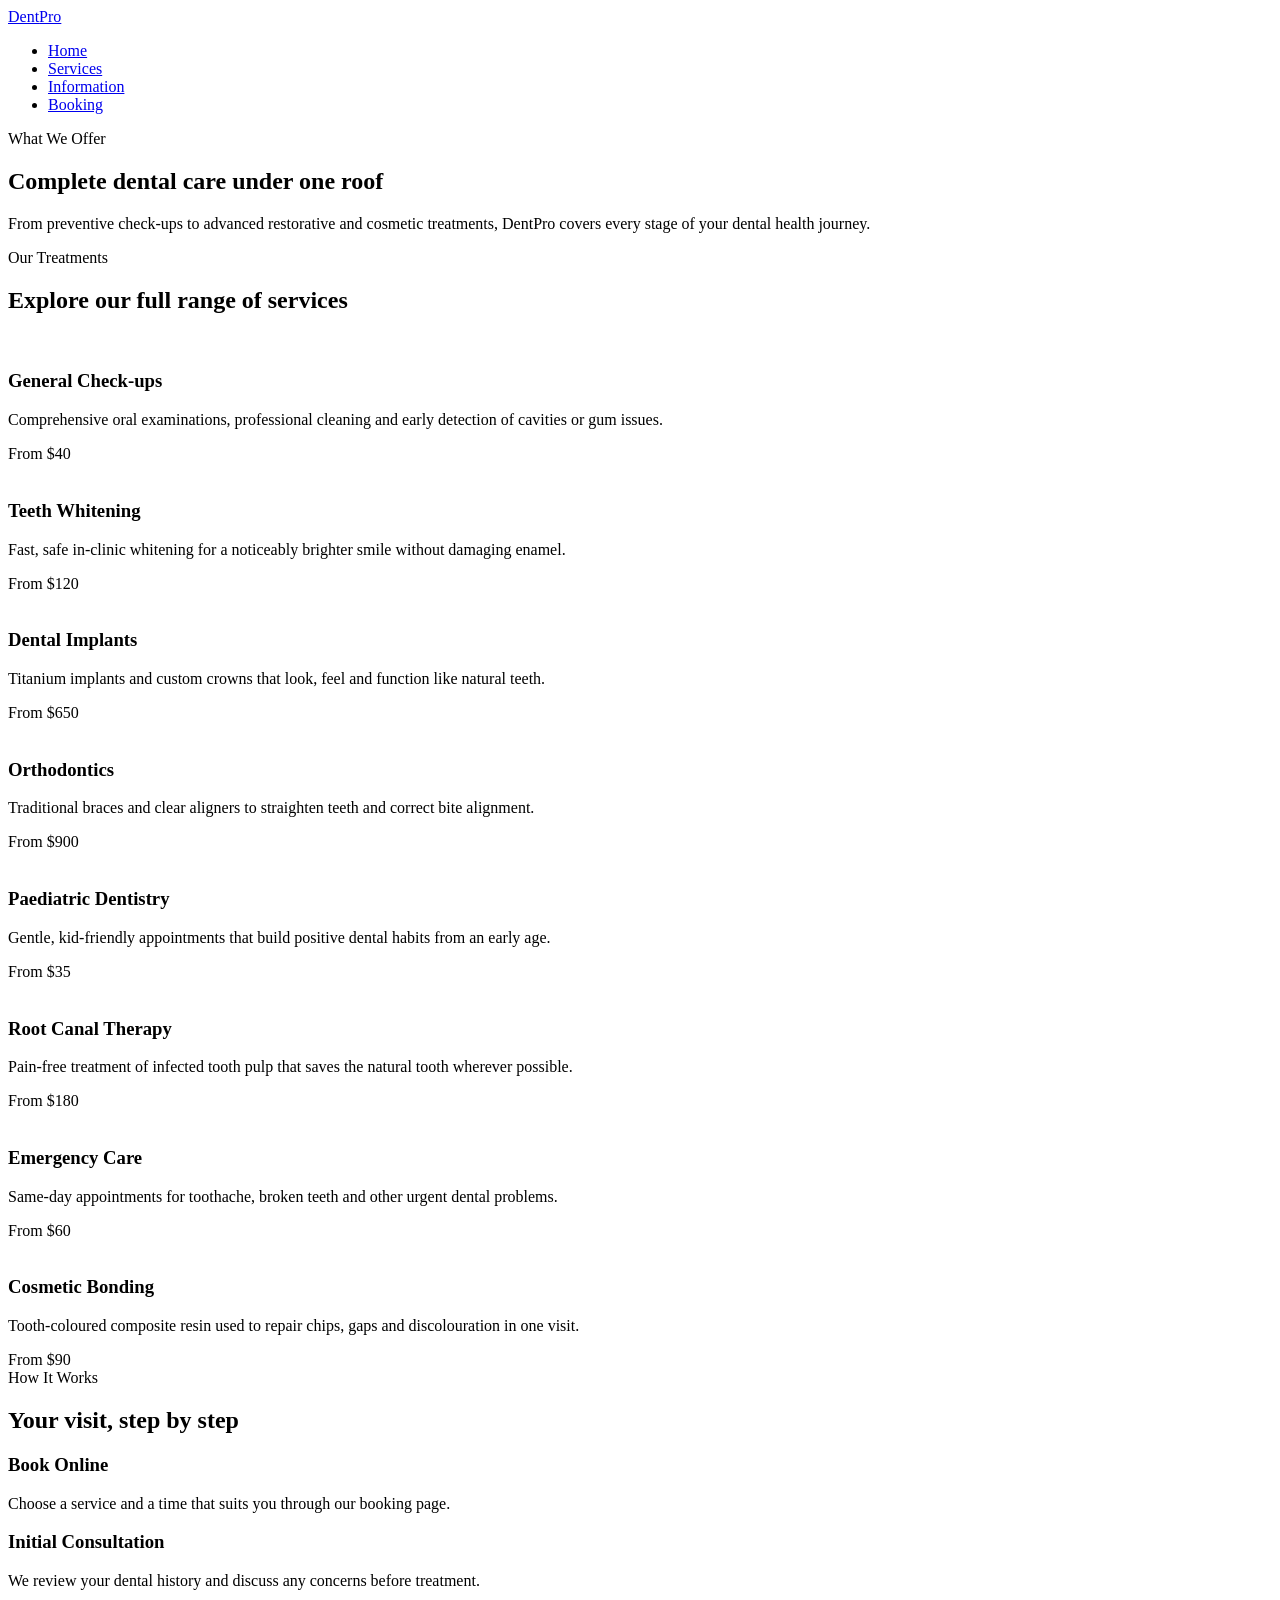
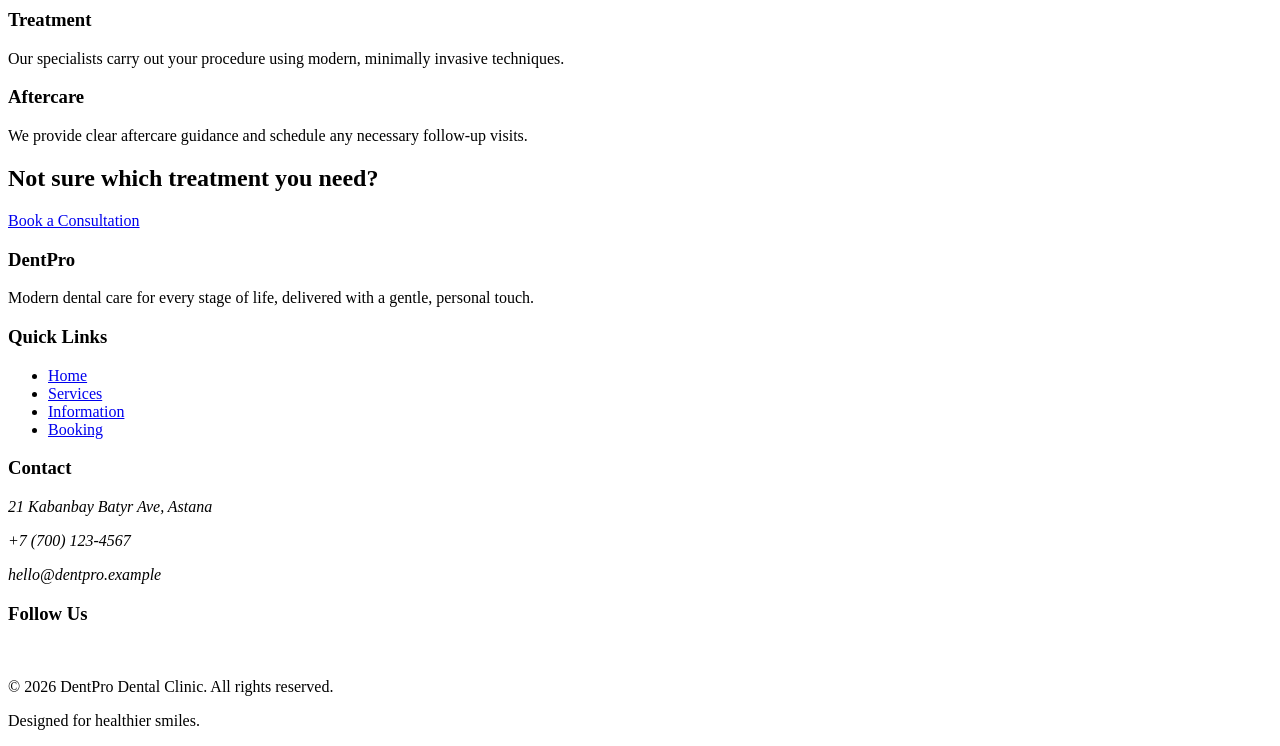
==== services.html @ 424e2d6b "Add files via upload" ====
<!DOCTYPE html>
<html lang="en">
<head>
<meta charset="UTF-8">
<meta name="viewport" content="width=device-width, initial-scale=1.0">
<title>Our Services | DentPro Dental Clinic</title>
<meta name="description" content="Explore DentPro's full range of dental services, from check-ups to cosmetic and emergency care.">
<link rel="preconnect" href="https://fonts.googleapis.com">
<link href="https://fonts.googleapis.com/css2?family=Inter:wght@400;500;600;700&family=Poppins:wght@600;700&display=swap" rel="stylesheet">
<link rel="stylesheet" href="css/style.css">
<link rel="stylesheet" href="css/responsive.css">
</head>
<body>

<!-- Site Header / Navigation -->
<header class="site-header">
  <div class="container header-inner">
    <a href="index.html" class="logo">Dent<span>Pro</span></a>
    <nav class="main-nav" aria-label="Primary navigation">
      <ul>
        <li><a href="index.html">Home</a></li>
        <li><a href="services.html" aria-current="page">Services</a></li>
        <li><a href="about.html">Information</a></li>
        <li><a href="contact.html">Booking</a></li>
      </ul>
    </nav>
  </div>
</header>

<main>

  <!-- Page Banner -->
  <section class="page-banner">
    <div class="container">
      <span class="eyebrow">What We Offer</span>
      <h1>Complete dental care under one roof</h1>
      <p>From preventive check-ups to advanced restorative and cosmetic treatments, DentPro covers every stage of your dental health journey.</p>
    </div>
  </section>

  <!-- Services Gallery (Grid, 8 items) -->
  <section class="section">
      <div class="container">
          <div class="section-head">
              <span class="eyebrow">Our Treatments</span>
              <h2>Explore our full range of services</h2>
          </div>
          <div class="services-gallery">
              <article class="service-card">
                  <img src="images/icon-tooth.svg" alt="" aria-hidden="true">
                  <h3>General Check-ups</h3>
                  <p>Comprehensive oral examinations, professional cleaning and early detection of cavities or gum issues.</p>
                  <span class="service-price">From $40</span>
              </article>
              <article class="service-card">
                  <img src="images/icon-smile.svg" alt="" aria-hidden="true">
                  <h3>Teeth Whitening</h3>
                  <p>Fast, safe in-clinic whitening for a noticeably brighter smile without damaging enamel.</p>
                  <span class="service-price">From $120</span>
              </article>
              <article class="service-card">
                  <img src="images/icon-shield.svg" alt="" aria-hidden="true">
                  <h3>Dental Implants</h3>
                  <p>Titanium implants and custom crowns that look, feel and function like natural teeth.</p>
                  <span class="service-price">From $650</span>
              </article>
              <article class="service-card">
                  <img src="images/icon-calendar.svg" alt="" aria-hidden="true">
                  <h3>Orthodontics</h3>
                  <p>Traditional braces and clear aligners to straighten teeth and correct bite alignment.</p>
                  <span class="service-price">From $900</span>
              </article>
              <article class="service-card">
                  <img src="images/icon-team.svg" alt="" aria-hidden="true">
                  <h3>Paediatric Dentistry</h3>
                  <p>Gentle, kid-friendly appointments that build positive dental habits from an early age.</p>
                  <span class="service-price">From $35</span>
              </article>
              <article class="service-card">
                  <img src="images/icon-clock.svg" alt="" aria-hidden="true">
                  <h3>Root Canal Therapy</h3>
                  <p>Pain-free treatment of infected tooth pulp that saves the natural tooth wherever possible.</p>
                  <span class="service-price">From $180</span>
              </article>
              <article class="service-card">
                  <img src="images/icon-phone.svg" alt="" aria-hidden="true">
                  <h3>Emergency Care</h3>
                  <p>Same-day appointments for toothache, broken teeth and other urgent dental problems.</p>
                  <span class="service-price">From $60</span>
              </article>
              <article class="service-card">
                  <img src="images/icon-location.svg" alt="" aria-hidden="true">
                  <h3>Cosmetic Bonding</h3>
                  <p>Tooth-coloured composite resin used to repair chips, gaps and discolouration in one visit.</p>
                  <span class="service-price">From $90</span>
              </article>
          </div>
      </div>
  </section>

  <!-- Process (Grid) -->
  <section class="section section-alt">
      <div class="container">
          <div class="section-head">
              <span class="eyebrow">How It Works</span>
              <h2>Your visit, step by step</h2>
          </div>
          <div class="process-grid">
              <div class="process-step">
                  <h3>Book Online</h3>
                  <p>Choose a service and a time that suits you through our booking page.</p>
              </div>
              <div class="process-step">
                  <h3>Initial Consultation</h3>
                  <p>We review your dental history and discuss any concerns before treatment.</p>
              </div>
              <div class="process-step">
                  <h3>Treatment</h3>
                  <p>Our specialists carry out your procedure using modern, minimally invasive techniques.</p>
              </div>
              <div class="process-step">
                  <h3>Aftercare</h3>
                  <p>We provide clear aftercare guidance and schedule any necessary follow-up visits.</p>
              </div>
          </div>
      </div>
  </section>

  <!-- CTA Banner -->
  <section class="section">
    <div class="container">
      <div class="cta-banner">
        <h2>Not sure which treatment you need?</h2>
        <a href="contact.html" class="btn btn-secondary">Book a Consultation</a>
      </div>
    </div>
  </section>

</main>

<!-- Site Footer -->
<footer class="site-footer">
  <div class="container footer-grid">
    <div class="footer-col">
      <h3>DentPro</h3>
      <p>Modern dental care for every stage of life, delivered with a gentle, personal touch.</p>
    </div>
    <div class="footer-col">
      <h3>Quick Links</h3>
      <ul>
        <li><a href="index.html">Home</a></li>
        <li><a href="services.html">Services</a></li>
        <li><a href="about.html">Information</a></li>
        <li><a href="contact.html">Booking</a></li>
      </ul>
    </div>
    <div class="footer-col">
      <h3>Contact</h3>
      <address>
        <p>21 Kabanbay Batyr Ave, Astana</p>
        <p>+7 (700) 123-4567</p>
        <p>hello@dentpro.example</p>
      </address>
    </div>
    <div class="footer-col">
      <h3>Follow Us</h3>
      <div class="social-row">
          <a href="#" aria-label="DentPro on Facebook"><img src="images/icon-facebook.svg" alt=""></a>
          <a href="#" aria-label="DentPro on Instagram"><img src="images/icon-instagram.svg" alt=""></a>
          <a href="#" aria-label="DentPro on LinkedIn"><img src="images/icon-linkedin.svg" alt=""></a>
      </div>
  </div>
  <div class="footer-bottom">
    <p>&copy; 2026 DentPro Dental Clinic. All rights reserved.</p>
    <p>Designed for healthier smiles.</p>
  </div>
</footer>

</body>
</html>
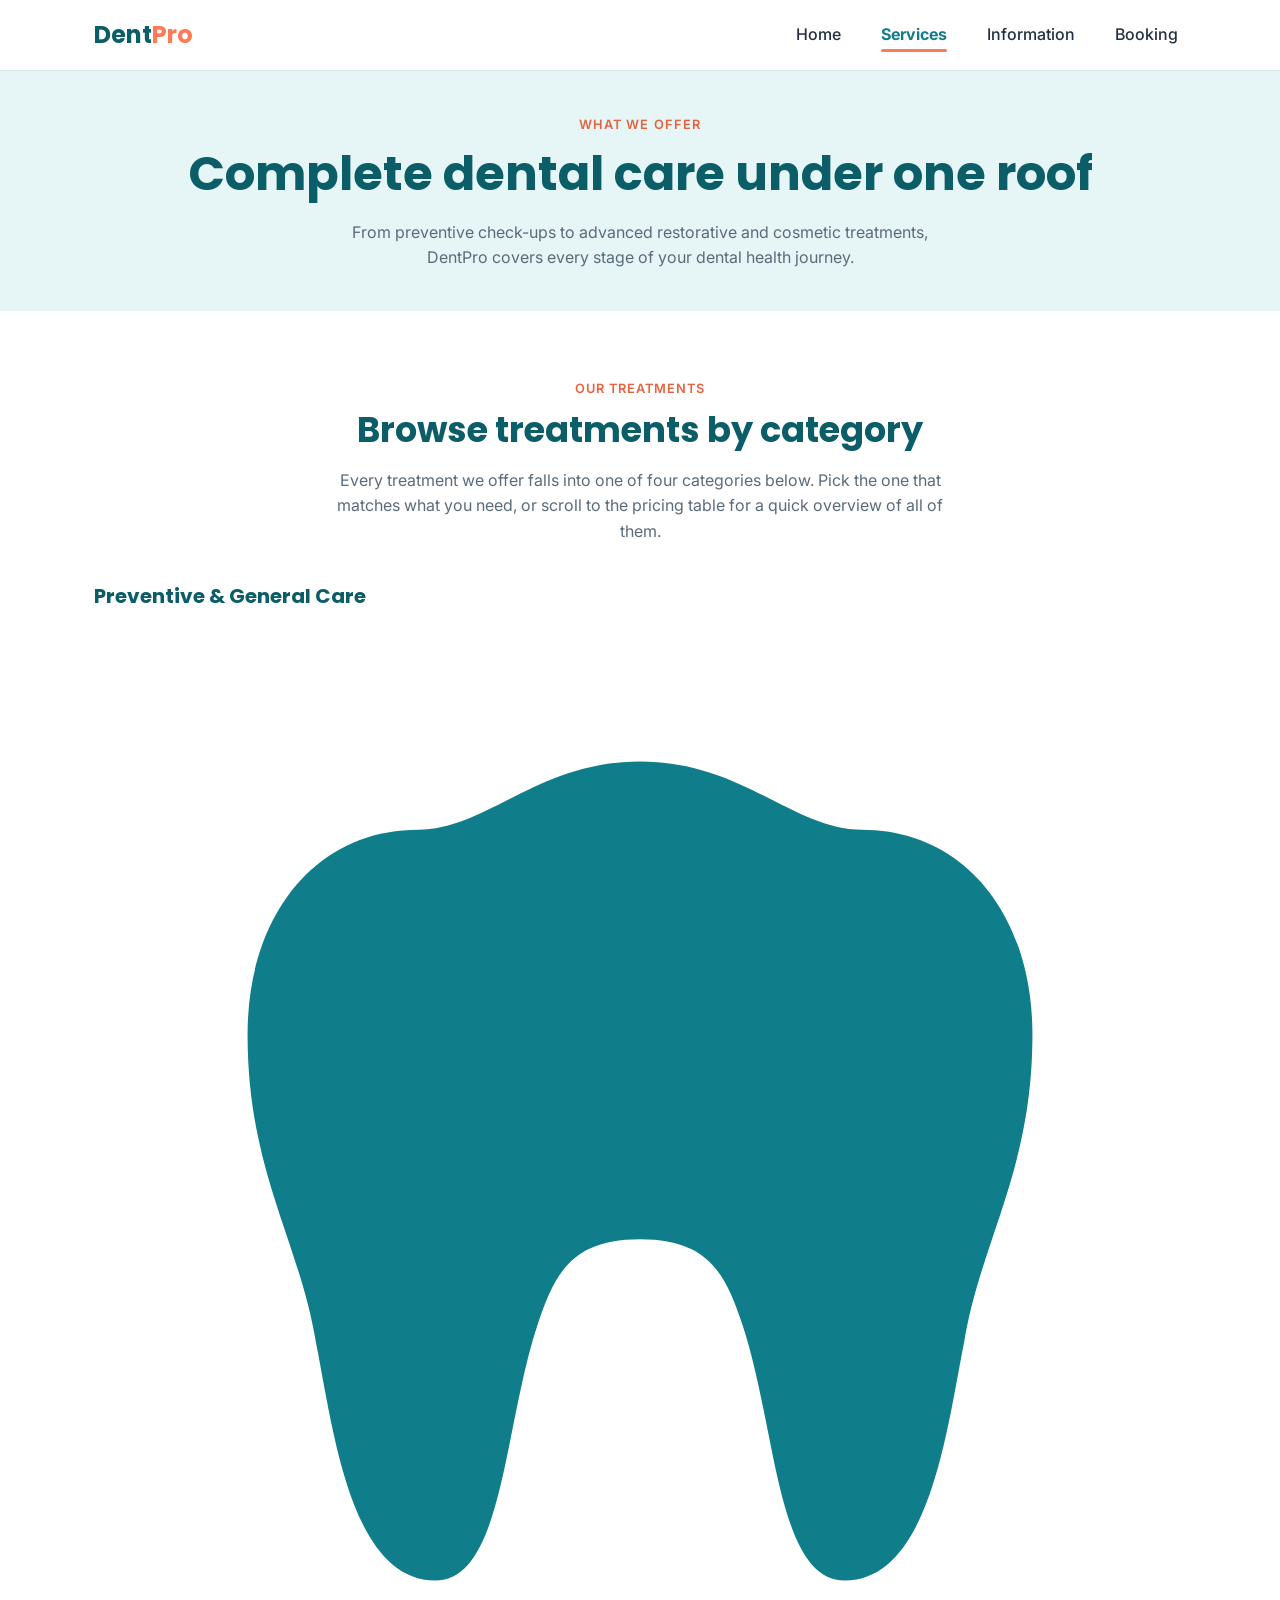
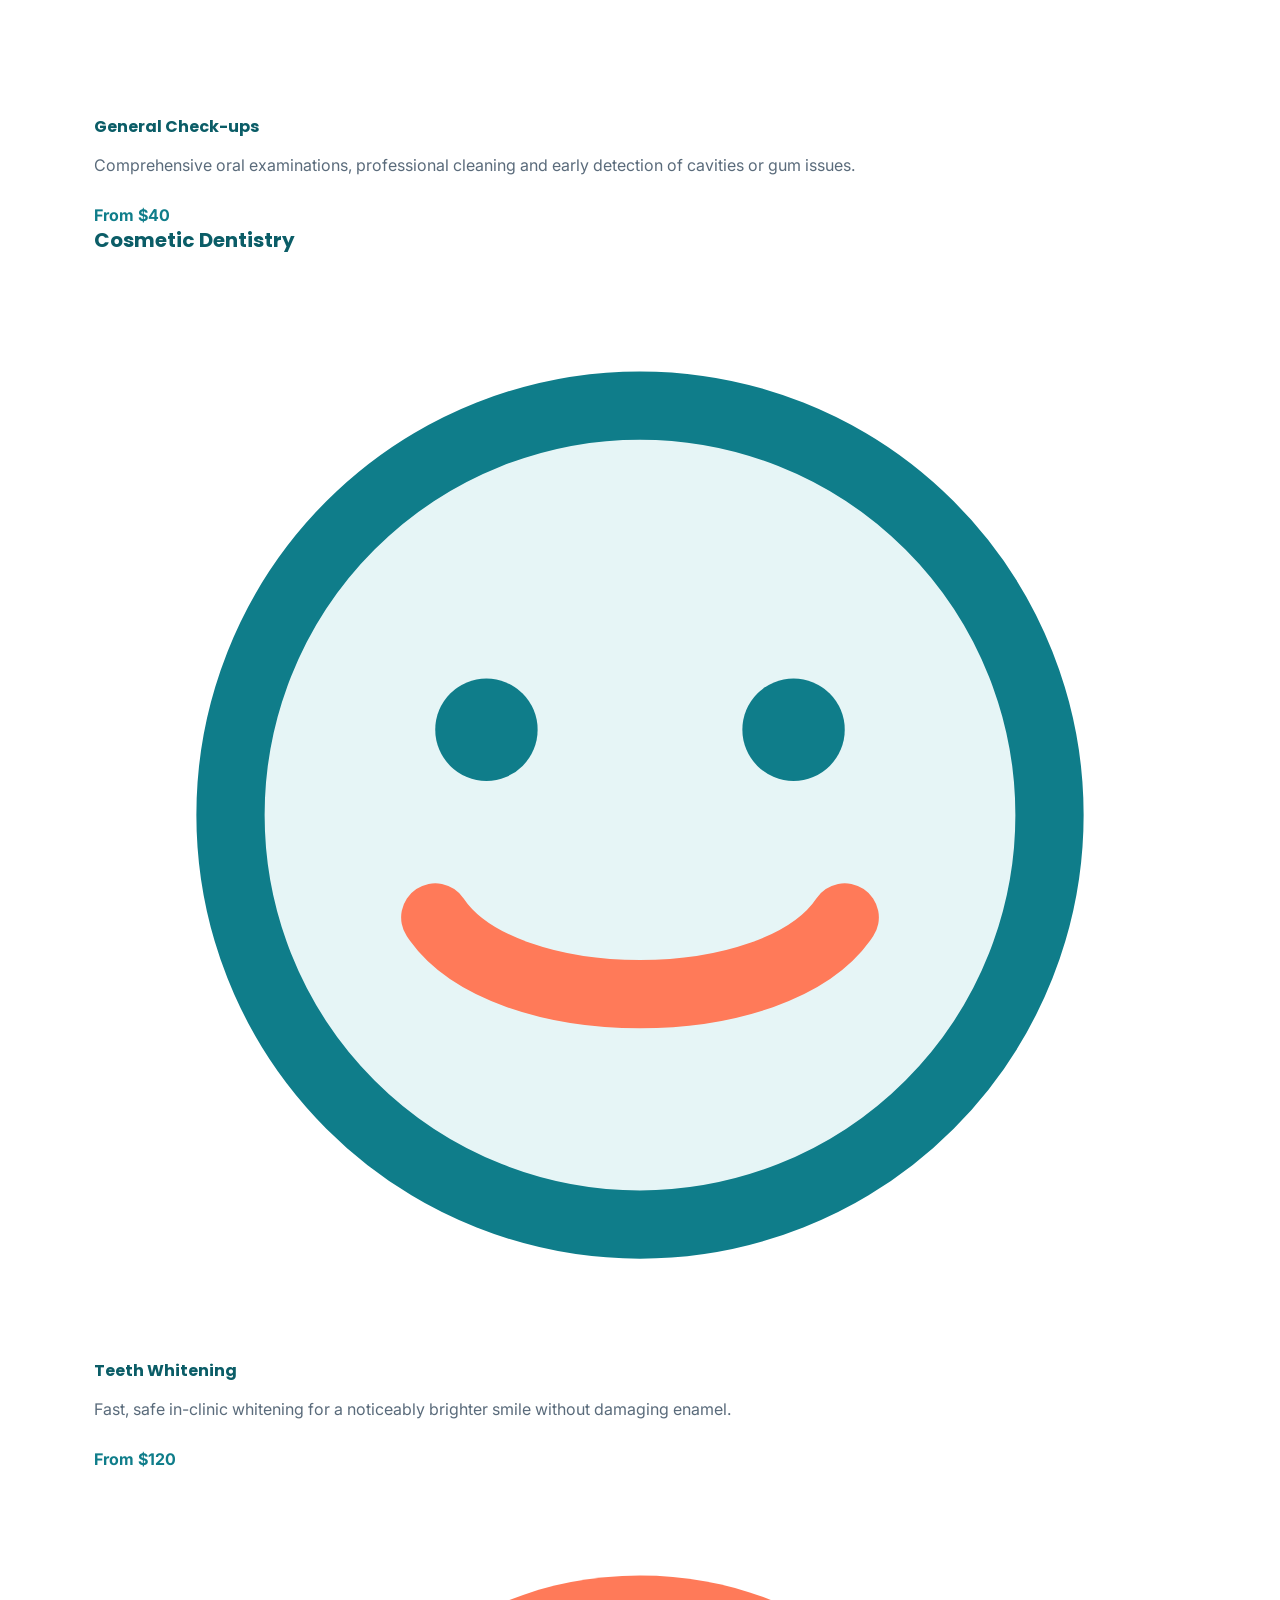
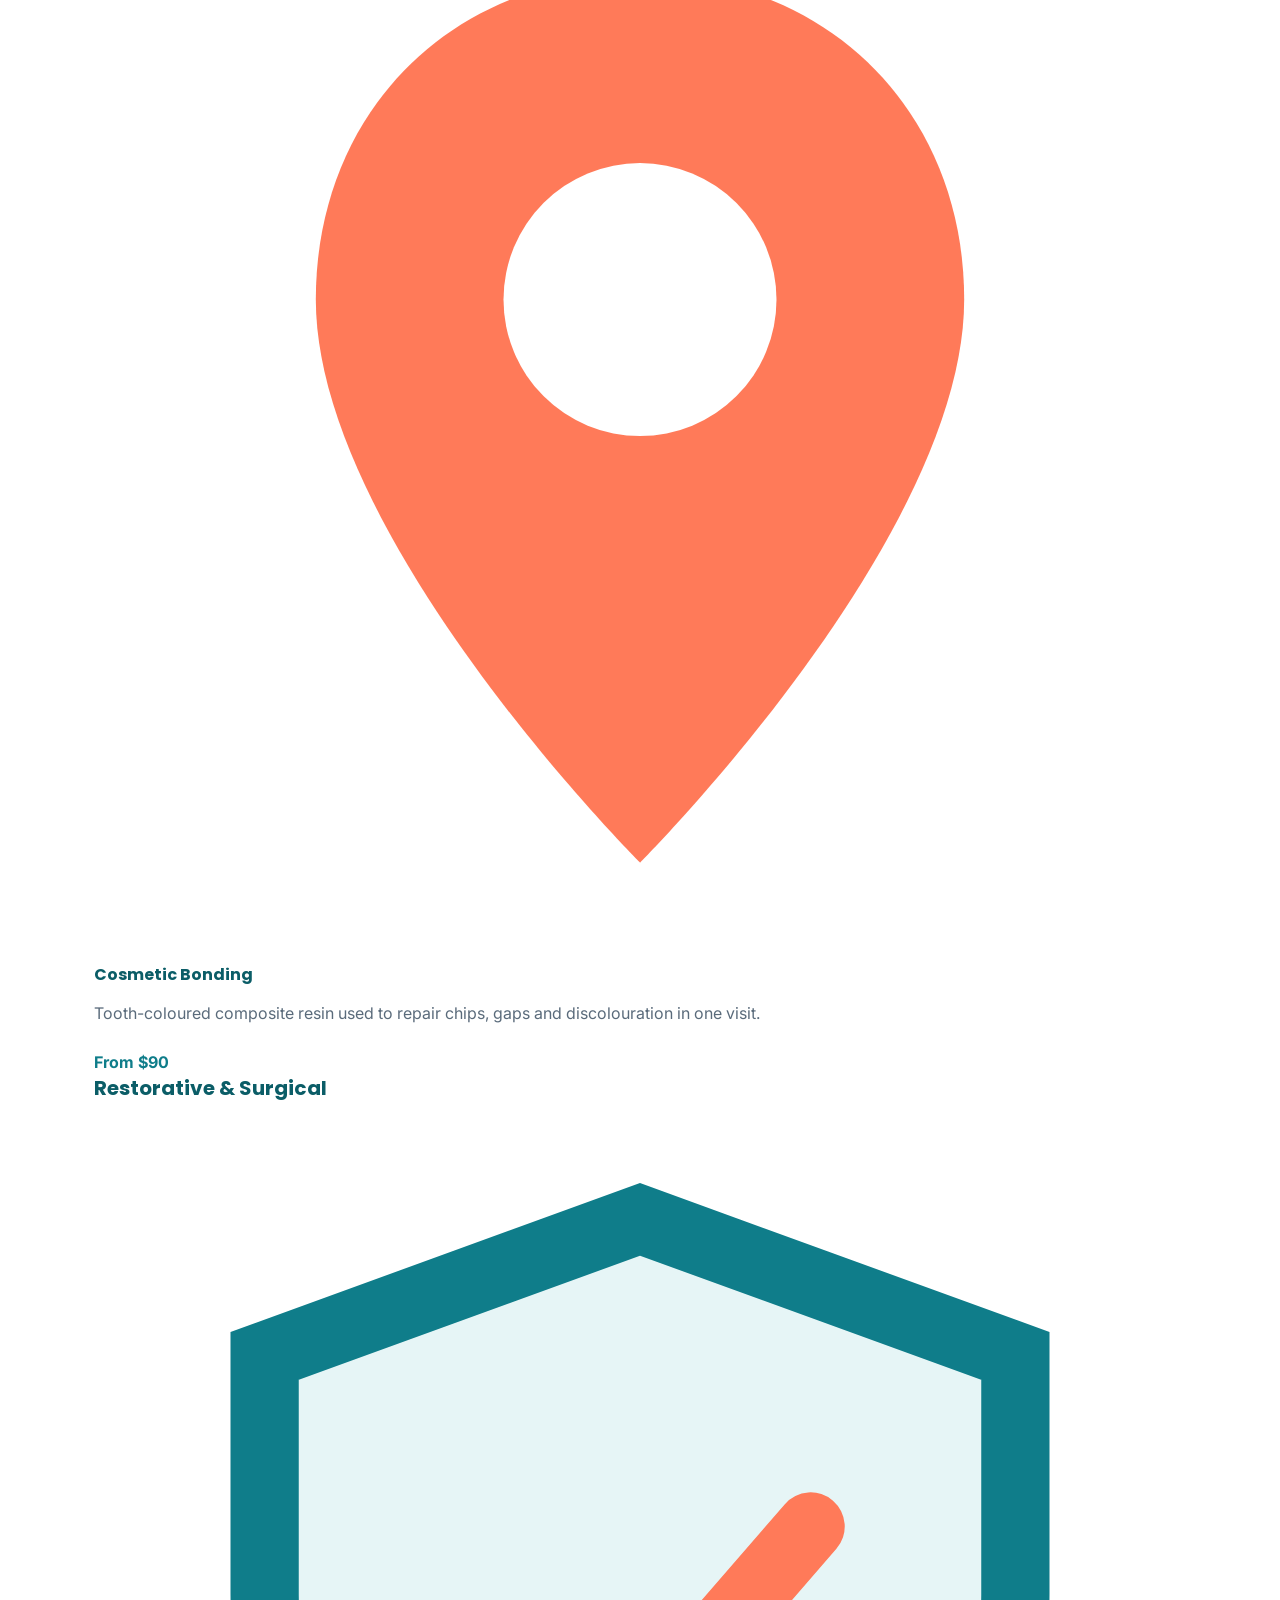
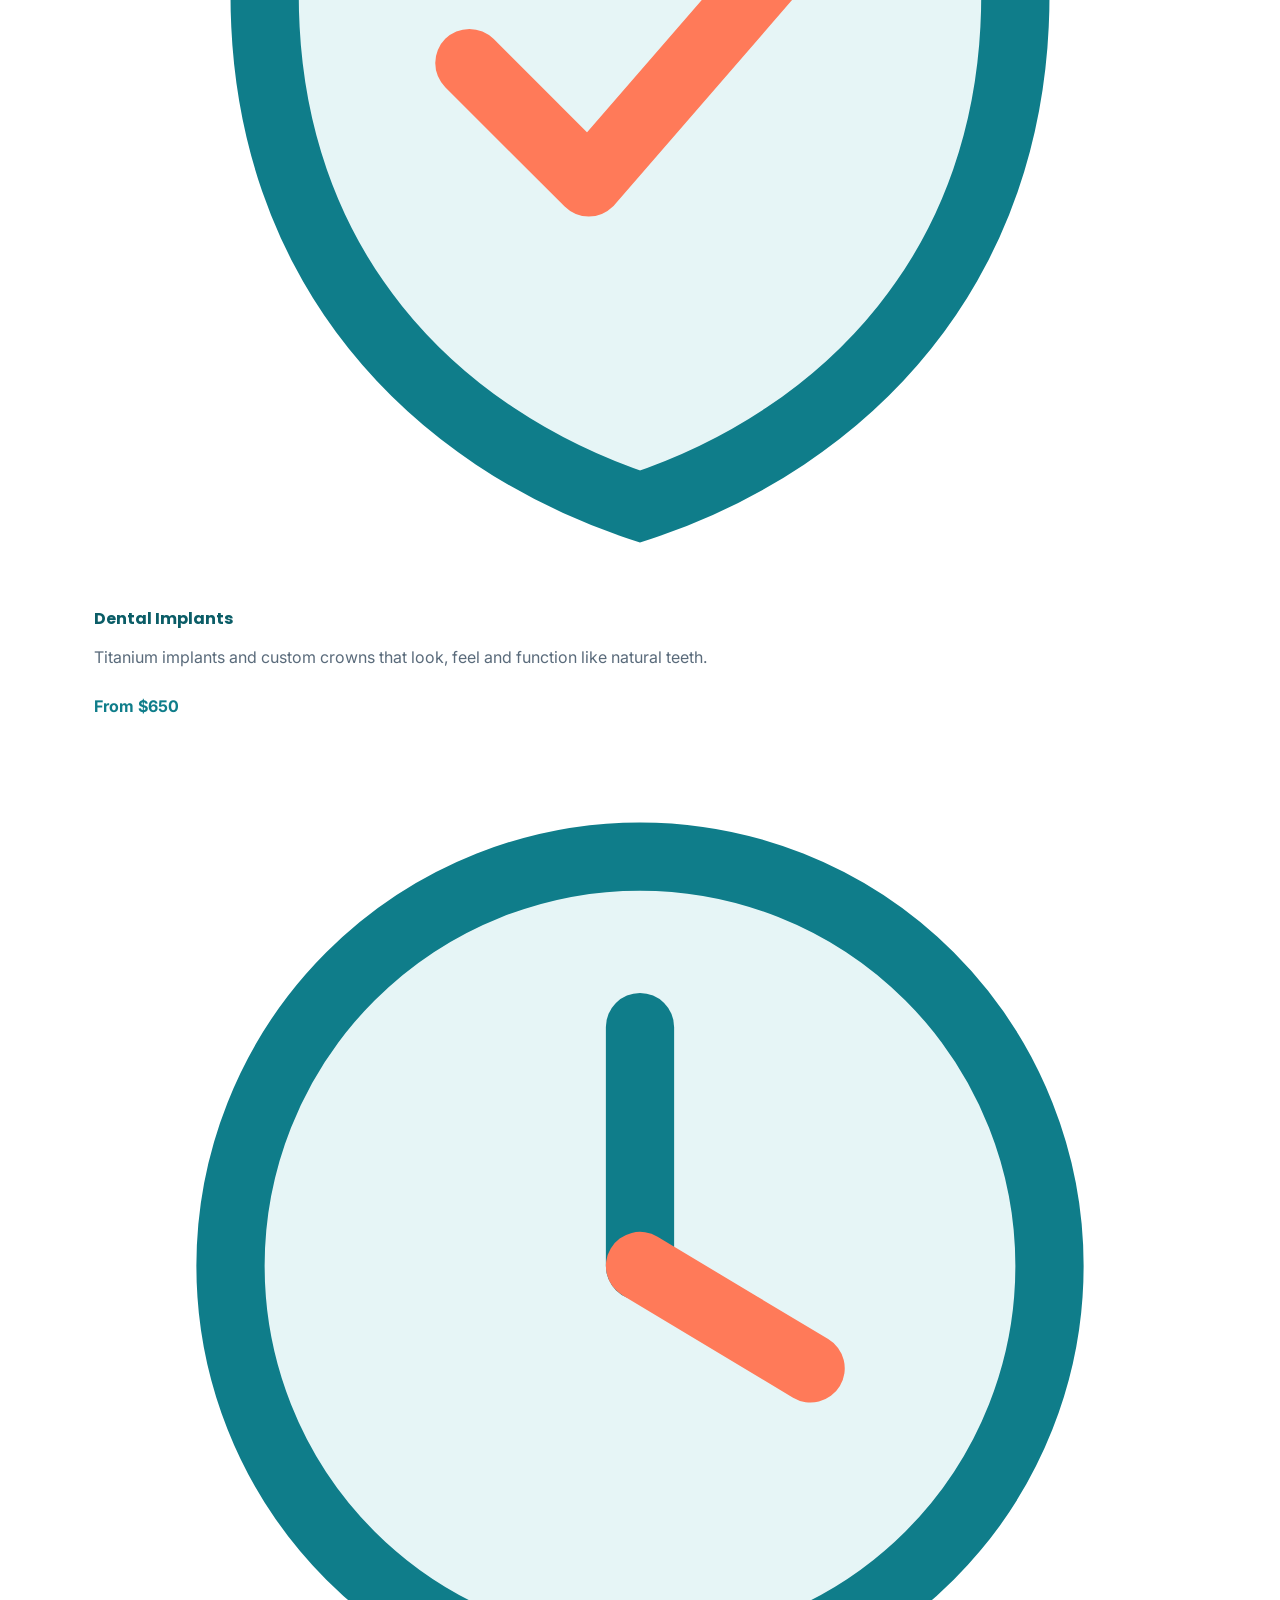
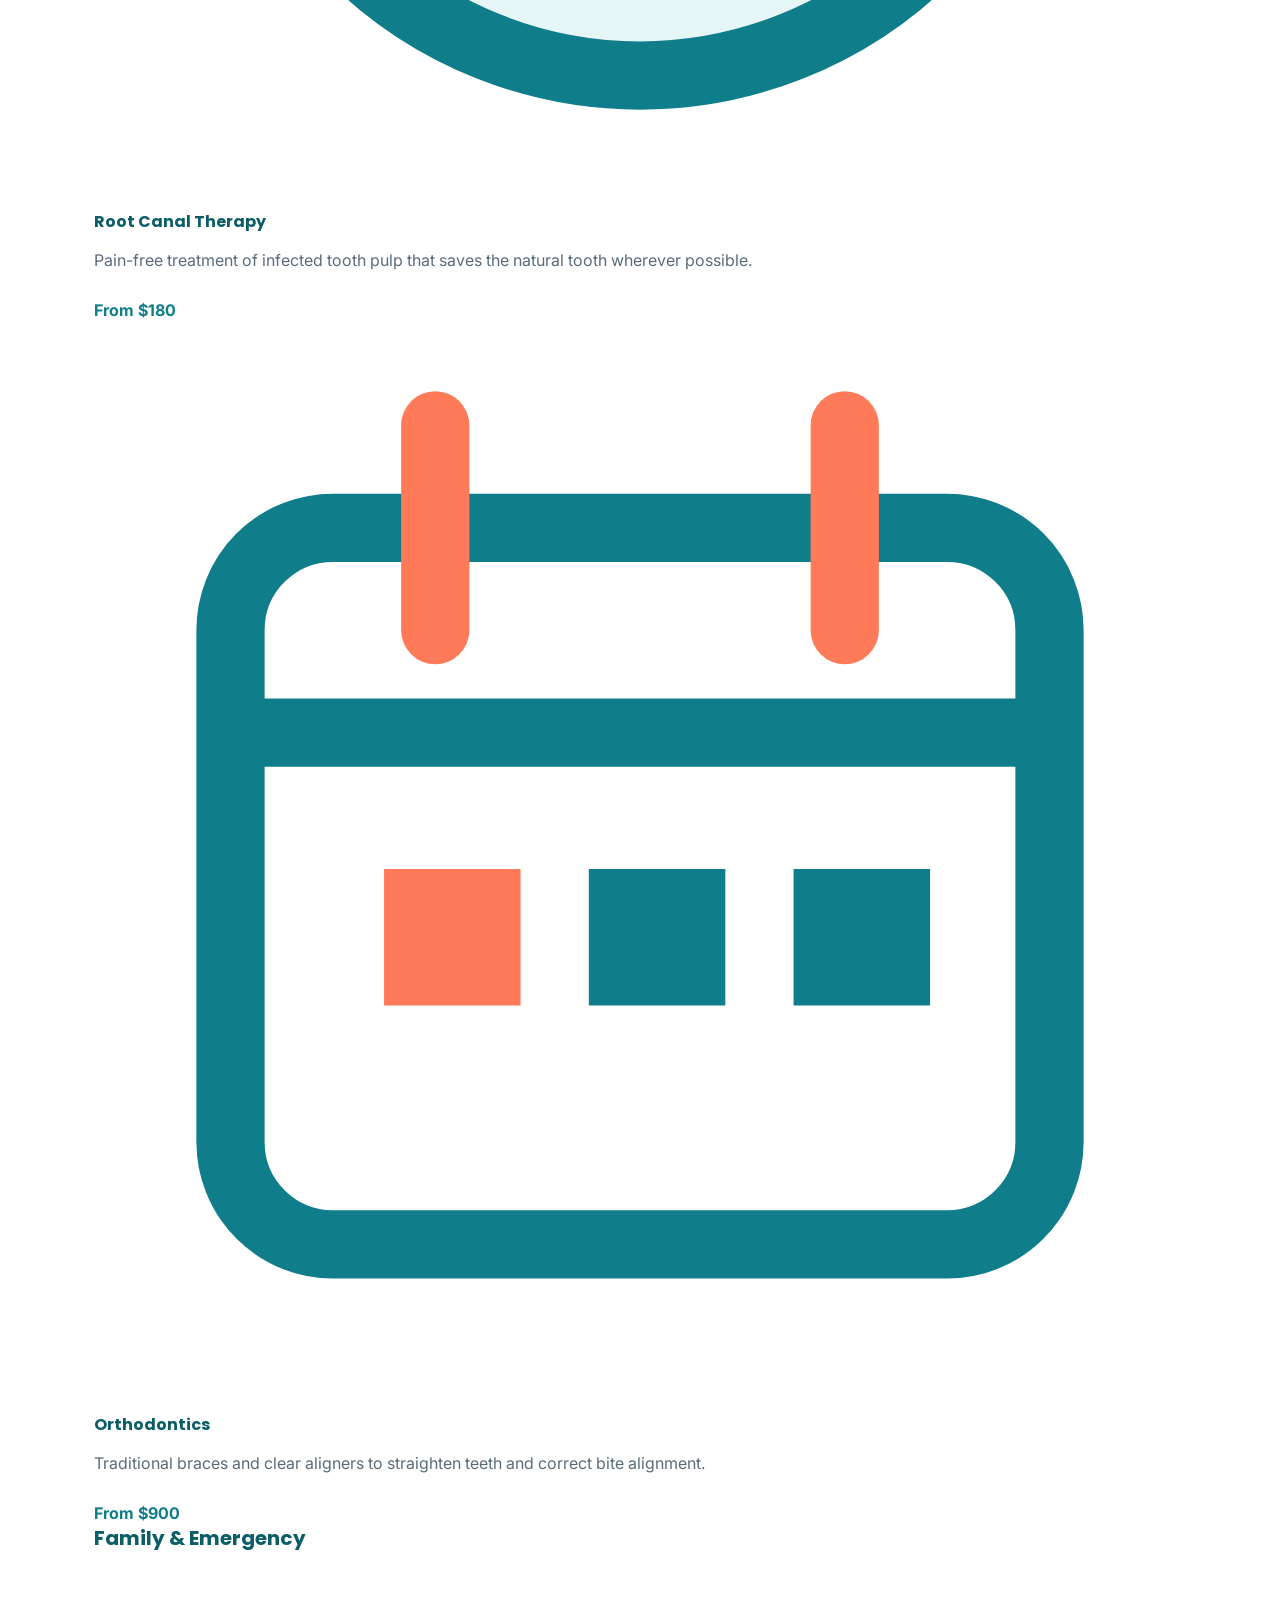
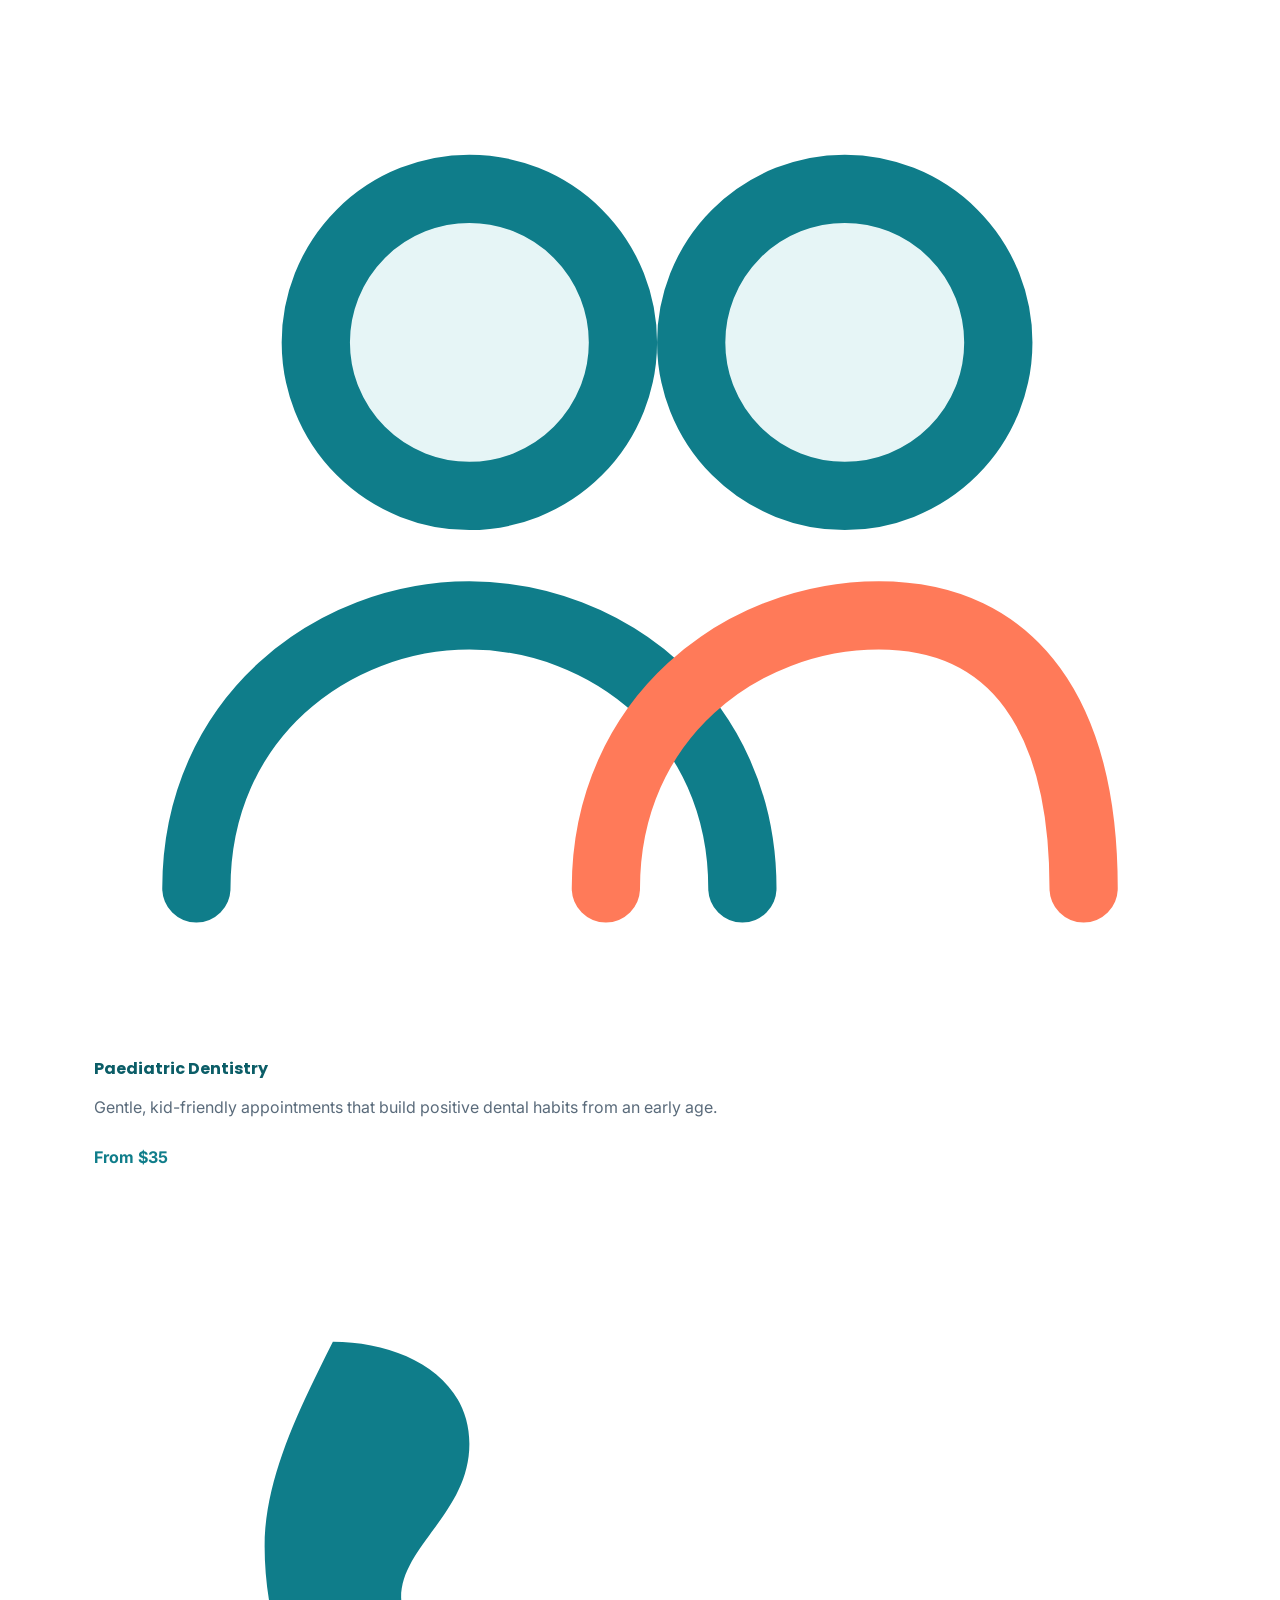
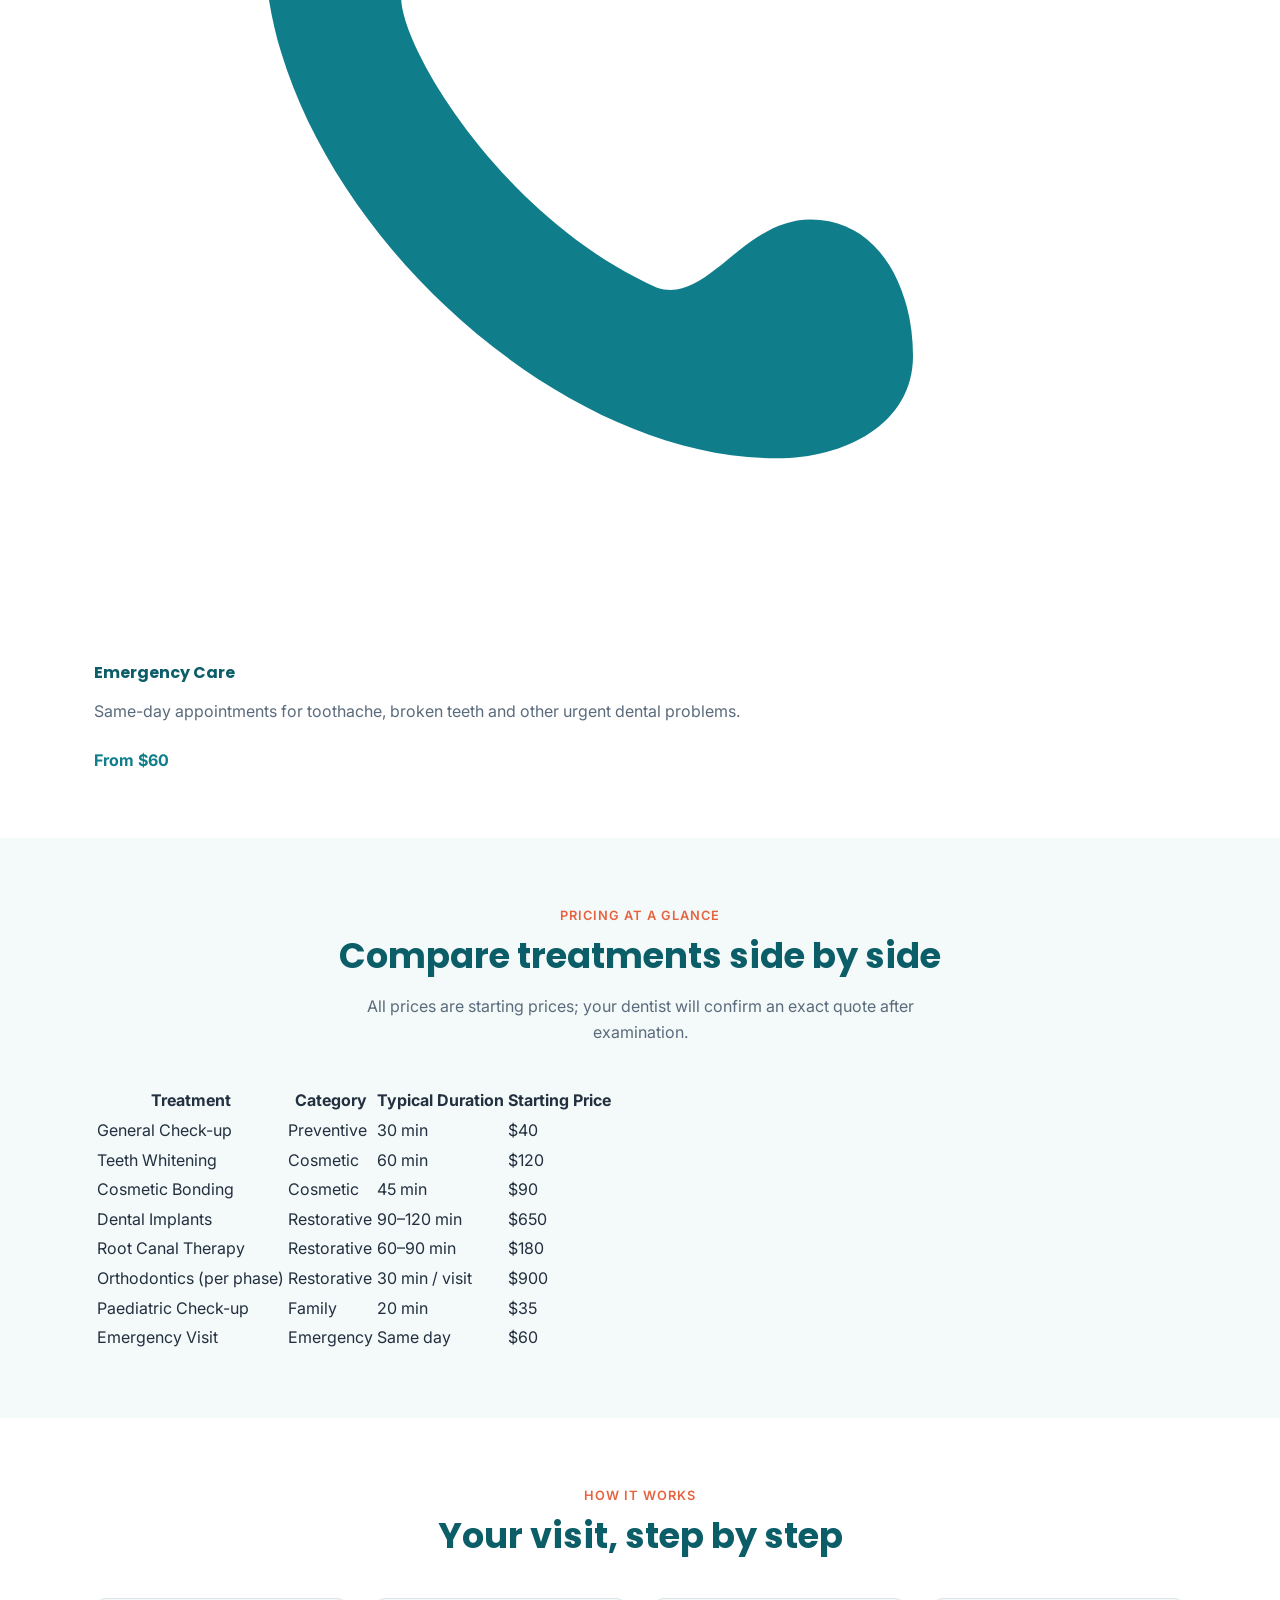
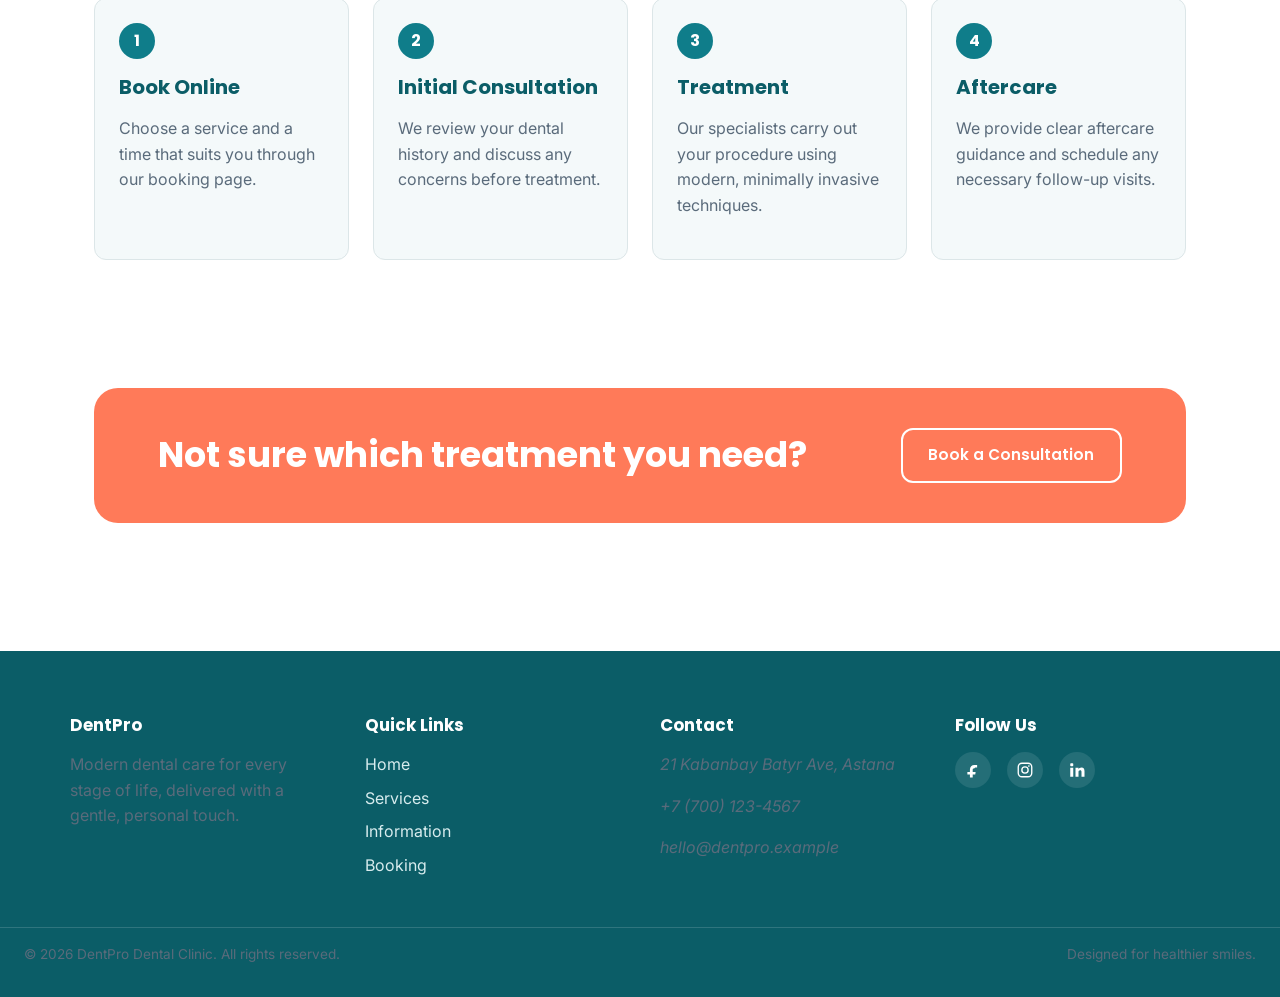
==== commit e90ffa4b: "Refactor services.html for improved structure" ====
--- a/services.html
+++ b/services.html
@@ -1,180 +1,254 @@
 <!DOCTYPE html>
 <html lang="en">
 <head>
-<meta charset="UTF-8">
-<meta name="viewport" content="width=device-width, initial-scale=1.0">
-<title>Our Services | DentPro Dental Clinic</title>
-<meta name="description" content="Explore DentPro's full range of dental services, from check-ups to cosmetic and emergency care.">
-<link rel="preconnect" href="https://fonts.googleapis.com">
-<link href="https://fonts.googleapis.com/css2?family=Inter:wght@400;500;600;700&family=Poppins:wght@600;700&display=swap" rel="stylesheet">
-<link rel="stylesheet" href="css/style.css">
-<link rel="stylesheet" href="css/responsive.css">
+    <meta charset="UTF-8">
+    <meta name="viewport" content="width=device-width, initial-scale=1.0">
+    <title>Our Services | DentPro Dental Clinic</title>
+    <meta name="description" content="Explore DentPro's full range of dental services, from check-ups to cosmetic and emergency care.">
+    <link rel="preconnect" href="https://fonts.googleapis.com">
+    <link href="https://fonts.googleapis.com/css2?family=Inter:wght@400;500;600;700&family=Poppins:wght@600;700&display=swap" rel="stylesheet">
+    <link rel="stylesheet" href="css/style.css">
+    <link rel="stylesheet" href="css/responsive.css">
 </head>
 <body>
 
-<!-- Site Header / Navigation -->
-<header class="site-header">
-  <div class="container header-inner">
-    <a href="index.html" class="logo">Dent<span>Pro</span></a>
-    <nav class="main-nav" aria-label="Primary navigation">
-      <ul>
-        <li><a href="index.html">Home</a></li>
-        <li><a href="services.html" aria-current="page">Services</a></li>
-        <li><a href="about.html">Information</a></li>
-        <li><a href="contact.html">Booking</a></li>
-      </ul>
-    </nav>
-  </div>
-</header>
-
-<main>
-
-  <!-- Page Banner -->
-  <section class="page-banner">
-    <div class="container">
-      <span class="eyebrow">What We Offer</span>
-      <h1>Complete dental care under one roof</h1>
-      <p>From preventive check-ups to advanced restorative and cosmetic treatments, DentPro covers every stage of your dental health journey.</p>
-    </div>
-  </section>
-
-  <!-- Services Gallery (Grid, 8 items) -->
-  <section class="section">
-      <div class="container">
-          <div class="section-head">
-              <span class="eyebrow">Our Treatments</span>
-              <h2>Explore our full range of services</h2>
-          </div>
-          <div class="services-gallery">
-              <article class="service-card">
-                  <img src="images/icon-tooth.svg" alt="" aria-hidden="true">
-                  <h3>General Check-ups</h3>
-                  <p>Comprehensive oral examinations, professional cleaning and early detection of cavities or gum issues.</p>
-                  <span class="service-price">From $40</span>
-              </article>
-              <article class="service-card">
-                  <img src="images/icon-smile.svg" alt="" aria-hidden="true">
-                  <h3>Teeth Whitening</h3>
-                  <p>Fast, safe in-clinic whitening for a noticeably brighter smile without damaging enamel.</p>
-                  <span class="service-price">From $120</span>
-              </article>
-              <article class="service-card">
-                  <img src="images/icon-shield.svg" alt="" aria-hidden="true">
-                  <h3>Dental Implants</h3>
-                  <p>Titanium implants and custom crowns that look, feel and function like natural teeth.</p>
-                  <span class="service-price">From $650</span>
-              </article>
-              <article class="service-card">
-                  <img src="images/icon-calendar.svg" alt="" aria-hidden="true">
-                  <h3>Orthodontics</h3>
-                  <p>Traditional braces and clear aligners to straighten teeth and correct bite alignment.</p>
-                  <span class="service-price">From $900</span>
-              </article>
-              <article class="service-card">
-                  <img src="images/icon-team.svg" alt="" aria-hidden="true">
-                  <h3>Paediatric Dentistry</h3>
-                  <p>Gentle, kid-friendly appointments that build positive dental habits from an early age.</p>
-                  <span class="service-price">From $35</span>
-              </article>
-              <article class="service-card">
-                  <img src="images/icon-clock.svg" alt="" aria-hidden="true">
-                  <h3>Root Canal Therapy</h3>
-                  <p>Pain-free treatment of infected tooth pulp that saves the natural tooth wherever possible.</p>
-                  <span class="service-price">From $180</span>
-              </article>
-              <article class="service-card">
-                  <img src="images/icon-phone.svg" alt="" aria-hidden="true">
-                  <h3>Emergency Care</h3>
-                  <p>Same-day appointments for toothache, broken teeth and other urgent dental problems.</p>
-                  <span class="service-price">From $60</span>
-              </article>
-              <article class="service-card">
-                  <img src="images/icon-location.svg" alt="" aria-hidden="true">
-                  <h3>Cosmetic Bonding</h3>
-                  <p>Tooth-coloured composite resin used to repair chips, gaps and discolouration in one visit.</p>
-                  <span class="service-price">From $90</span>
-              </article>
-          </div>
-      </div>
-  </section>
-
-  <!-- Process (Grid) -->
-  <section class="section section-alt">
-      <div class="container">
-          <div class="section-head">
-              <span class="eyebrow">How It Works</span>
-              <h2>Your visit, step by step</h2>
-          </div>
-          <div class="process-grid">
-              <div class="process-step">
-                  <h3>Book Online</h3>
-                  <p>Choose a service and a time that suits you through our booking page.</p>
-              </div>
-              <div class="process-step">
-                  <h3>Initial Consultation</h3>
-                  <p>We review your dental history and discuss any concerns before treatment.</p>
-              </div>
-              <div class="process-step">
-                  <h3>Treatment</h3>
-                  <p>Our specialists carry out your procedure using modern, minimally invasive techniques.</p>
-              </div>
-              <div class="process-step">
-                  <h3>Aftercare</h3>
-                  <p>We provide clear aftercare guidance and schedule any necessary follow-up visits.</p>
-              </div>
-          </div>
-      </div>
-  </section>
-
-  <!-- CTA Banner -->
-  <section class="section">
-    <div class="container">
-      <div class="cta-banner">
-        <h2>Not sure which treatment you need?</h2>
-        <a href="contact.html" class="btn btn-secondary">Book a Consultation</a>
-      </div>
-    </div>
-  </section>
-
-</main>
-
-<!-- Site Footer -->
-<footer class="site-footer">
-  <div class="container footer-grid">
-    <div class="footer-col">
-      <h3>DentPro</h3>
-      <p>Modern dental care for every stage of life, delivered with a gentle, personal touch.</p>
-    </div>
-    <div class="footer-col">
-      <h3>Quick Links</h3>
-      <ul>
-        <li><a href="index.html">Home</a></li>
-        <li><a href="services.html">Services</a></li>
-        <li><a href="about.html">Information</a></li>
-        <li><a href="contact.html">Booking</a></li>
-      </ul>
-    </div>
-    <div class="footer-col">
-      <h3>Contact</h3>
-      <address>
-        <p>21 Kabanbay Batyr Ave, Astana</p>
-        <p>+7 (700) 123-4567</p>
-        <p>hello@dentpro.example</p>
-      </address>
-    </div>
-    <div class="footer-col">
-      <h3>Follow Us</h3>
-      <div class="social-row">
-          <a href="#" aria-label="DentPro on Facebook"><img src="images/icon-facebook.svg" alt=""></a>
-          <a href="#" aria-label="DentPro on Instagram"><img src="images/icon-instagram.svg" alt=""></a>
-          <a href="#" aria-label="DentPro on LinkedIn"><img src="images/icon-linkedin.svg" alt=""></a>
-      </div>
-  </div>
-  <div class="footer-bottom">
-    <p>&copy; 2026 DentPro Dental Clinic. All rights reserved.</p>
-    <p>Designed for healthier smiles.</p>
-  </div>
-</footer>
+    <!-- Site Header / Navigation -->
+    <header class="site-header">
+        <div class="container header-inner">
+            <a href="index.html" class="logo">Dent<span>Pro</span></a>
+            <nav class="main-nav" aria-label="Primary navigation">
+                <ul>
+                    <li><a href="index.html">Home</a></li>
+                    <li><a href="services.html" aria-current="page">Services</a></li>
+                    <li><a href="about.html">Information</a></li>
+                    <li><a href="contact.html">Booking</a></li>
+                </ul>
+            </nav>
+        </div>
+    </header>
+
+    <main>
+
+        <!-- Page Banner -->
+        <section class="page-banner">
+            <div class="container">
+                <span class="eyebrow">What We Offer</span>
+                <h1>Complete dental care under one roof</h1>
+                <p>From preventive check-ups to advanced restorative and cosmetic treatments, DentPro covers every stage of your dental health journey.</p>
+            </div>
+        </section>
+
+        <!-- Treatment Categories (Flexbox rows, grouped by category) -->
+        <section class="section">
+            <div class="container">
+                <div class="section-head">
+                    <span class="eyebrow">Our Treatments</span>
+                    <h2>Browse treatments by category</h2>
+                    <p>Every treatment we offer falls into one of four categories below. Pick the one that matches what you need, or scroll to the pricing table for a quick overview of all of them.</p>
+                </div>
+
+                <article class="category-block">
+                    <h3 class="category-title">Preventive &amp; General Care</h3>
+                    <div class="service-list">
+                        <div class="service-row">
+                            <span class="service-icon"><img src="images/icon-tooth.svg" alt="" aria-hidden="true"></span>
+                            <div class="service-row-text">
+                                <h4>General Check-ups</h4>
+                                <p>Comprehensive oral examinations, professional cleaning and early detection of cavities or gum issues.</p>
+                            </div>
+                            <span class="service-price">From $40</span>
+                        </div>
+                    </div>
+                </article>
+
+                <article class="category-block">
+                    <h3 class="category-title">Cosmetic Dentistry</h3>
+                    <div class="service-list">
+                        <div class="service-row">
+                            <span class="service-icon"><img src="images/icon-smile.svg" alt="" aria-hidden="true"></span>
+                            <div class="service-row-text">
+                                <h4>Teeth Whitening</h4>
+                                <p>Fast, safe in-clinic whitening for a noticeably brighter smile without damaging enamel.</p>
+                            </div>
+                            <span class="service-price">From $120</span>
+                        </div>
+                        <div class="service-row">
+                            <span class="service-icon"><img src="images/icon-location.svg" alt="" aria-hidden="true"></span>
+                            <div class="service-row-text">
+                                <h4>Cosmetic Bonding</h4>
+                                <p>Tooth-coloured composite resin used to repair chips, gaps and discolouration in one visit.</p>
+                            </div>
+                            <span class="service-price">From $90</span>
+                        </div>
+                    </div>
+                </article>
+
+                <article class="category-block">
+                    <h3 class="category-title">Restorative &amp; Surgical</h3>
+                    <div class="service-list">
+                        <div class="service-row">
+                            <span class="service-icon"><img src="images/icon-shield.svg" alt="" aria-hidden="true"></span>
+                            <div class="service-row-text">
+                                <h4>Dental Implants</h4>
+                                <p>Titanium implants and custom crowns that look, feel and function like natural teeth.</p>
+                            </div>
+                            <span class="service-price">From $650</span>
+                        </div>
+                        <div class="service-row">
+                            <span class="service-icon"><img src="images/icon-clock.svg" alt="" aria-hidden="true"></span>
+                            <div class="service-row-text">
+                                <h4>Root Canal Therapy</h4>
+                                <p>Pain-free treatment of infected tooth pulp that saves the natural tooth wherever possible.</p>
+                            </div>
+                            <span class="service-price">From $180</span>
+                        </div>
+                        <div class="service-row">
+                            <span class="service-icon"><img src="images/icon-calendar.svg" alt="" aria-hidden="true"></span>
+                            <div class="service-row-text">
+                                <h4>Orthodontics</h4>
+                                <p>Traditional braces and clear aligners to straighten teeth and correct bite alignment.</p>
+                            </div>
+                            <span class="service-price">From $900</span>
+                        </div>
+                    </div>
+                </article>
+
+                <article class="category-block">
+                    <h3 class="category-title">Family &amp; Emergency</h3>
+                    <div class="service-list">
+                        <div class="service-row">
+                            <span class="service-icon"><img src="images/icon-team.svg" alt="" aria-hidden="true"></span>
+                            <div class="service-row-text">
+                                <h4>Paediatric Dentistry</h4>
+                                <p>Gentle, kid-friendly appointments that build positive dental habits from an early age.</p>
+                            </div>
+                            <span class="service-price">From $35</span>
+                        </div>
+                        <div class="service-row">
+                            <span class="service-icon"><img src="images/icon-phone.svg" alt="" aria-hidden="true"></span>
+                            <div class="service-row-text">
+                                <h4>Emergency Care</h4>
+                                <p>Same-day appointments for toothache, broken teeth and other urgent dental problems.</p>
+                            </div>
+                            <span class="service-price">From $60</span>
+                        </div>
+                    </div>
+                </article>
+
+            </div>
+        </section>
+
+        <!-- Pricing Table (unique component, not used elsewhere on the site) -->
+        <section class="section section-alt">
+            <div class="container">
+                <div class="section-head">
+                    <span class="eyebrow">Pricing At A Glance</span>
+                    <h2>Compare treatments side by side</h2>
+                    <p>All prices are starting prices; your dentist will confirm an exact quote after examination.</p>
+                </div>
+                <div class="table-scroll">
+                    <table class="pricing-table">
+                        <thead>
+                            <tr>
+                                <th>Treatment</th>
+                                <th>Category</th>
+                                <th>Typical Duration</th>
+                                <th>Starting Price</th>
+                            </tr>
+                        </thead>
+                        <tbody>
+                            <tr><td>General Check-up</td><td>Preventive</td><td>30 min</td><td>$40</td></tr>
+                            <tr><td>Teeth Whitening</td><td>Cosmetic</td><td>60 min</td><td>$120</td></tr>
+                            <tr><td>Cosmetic Bonding</td><td>Cosmetic</td><td>45 min</td><td>$90</td></tr>
+                            <tr><td>Dental Implants</td><td>Restorative</td><td>90&ndash;120 min</td><td>$650</td></tr>
+                            <tr><td>Root Canal Therapy</td><td>Restorative</td><td>60&ndash;90 min</td><td>$180</td></tr>
+                            <tr><td>Orthodontics (per phase)</td><td>Restorative</td><td>30 min / visit</td><td>$900</td></tr>
+                            <tr><td>Paediatric Check-up</td><td>Family</td><td>20 min</td><td>$35</td></tr>
+                            <tr><td>Emergency Visit</td><td>Emergency</td><td>Same day</td><td>$60</td></tr>
+                        </tbody>
+                    </table>
+                </div>
+            </div>
+        </section>
+
+        <!-- Process (Grid) -->
+        <section class="section">
+            <div class="container">
+                <div class="section-head">
+                    <span class="eyebrow">How It Works</span>
+                    <h2>Your visit, step by step</h2>
+                </div>
+                <div class="process-grid">
+                    <div class="process-step">
+                        <h3>Book Online</h3>
+                        <p>Choose a service and a time that suits you through our booking page.</p>
+                    </div>
+                    <div class="process-step">
+                        <h3>Initial Consultation</h3>
+                        <p>We review your dental history and discuss any concerns before treatment.</p>
+                    </div>
+                    <div class="process-step">
+                        <h3>Treatment</h3>
+                        <p>Our specialists carry out your procedure using modern, minimally invasive techniques.</p>
+                    </div>
+                    <div class="process-step">
+                        <h3>Aftercare</h3>
+                        <p>We provide clear aftercare guidance and schedule any necessary follow-up visits.</p>
+                    </div>
+                </div>
+            </div>
+        </section>
+
+        <!-- CTA Banner -->
+        <section class="section">
+            <div class="container">
+                <div class="cta-banner">
+                    <h2>Not sure which treatment you need?</h2>
+                    <a href="contact.html" class="btn btn-secondary">Book a Consultation</a>
+                </div>
+            </div>
+        </section>
+
+    </main>
+
+    <!-- Site Footer -->
+    <footer class="site-footer">
+        <div class="container footer-grid">
+            <div class="footer-col">
+                <h3>DentPro</h3>
+                <p>Modern dental care for every stage of life, delivered with a gentle, personal touch.</p>
+            </div>
+            <div class="footer-col">
+                <h3>Quick Links</h3>
+                <ul>
+                    <li><a href="index.html">Home</a></li>
+                    <li><a href="services.html">Services</a></li>
+                    <li><a href="about.html">Information</a></li>
+                    <li><a href="contact.html">Booking</a></li>
+                </ul>
+            </div>
+            <div class="footer-col">
+                <h3>Contact</h3>
+                <address>
+                    <p>21 Kabanbay Batyr Ave, Astana</p>
+                    <p>+7 (700) 123-4567</p>
+                    <p>hello@dentpro.example</p>
+                </address>
+            </div>
+            <div class="footer-col">
+                <h3>Follow Us</h3>
+                <div class="social-row">
+                    <a href="#" aria-label="DentPro on Facebook"><img src="images/icon-facebook.svg" alt=""></a>
+                    <a href="#" aria-label="DentPro on Instagram"><img src="images/icon-instagram.svg" alt=""></a>
+                    <a href="#" aria-label="DentPro on LinkedIn"><img src="images/icon-linkedin.svg" alt=""></a>
+                </div>
+            </div>
+        </div>
+        <div class="footer-bottom">
+            <p>&copy; 2026 DentPro Dental Clinic. All rights reserved.</p>
+            <p>Designed for healthier smiles.</p>
+        </div>
+    </footer>
 
 </body>
 </html>
--- a/css/style.css
+++ b/css/style.css
@@ -0,0 +1,724 @@
+/*Design Tokens*/
+:root {
+  --color-primary: #0f7d8a;
+  --color-primary-dark: #0b5d67;
+  --color-primary-light: #e6f5f6;
+  --color-accent: #ff7a59;
+  --color-accent-dark: #e6633f;
+  --color-text: #22303f;
+  --color-text-light: #5a6b7b;
+  --color-bg: #ffffff;
+  --color-bg-alt: #f4f9fa;
+  --color-border: #dce6e8;
+
+  --font-heading: 'Poppins', 'Segoe UI', Arial, sans-serif;
+  --font-body: 'Inter', 'Segoe UI', Arial, sans-serif;
+
+  --space-xs: 0.25rem;
+  --space-sm: 0.5rem;
+  --space-md: 1rem;
+  --space-lg: 1.5rem;
+  --space-xl: 2.5rem;
+  --space-2xl: 4rem;
+
+  --radius-sm: 6px;
+  --radius-md: 12px;
+  --radius-lg: 24px;
+
+  --shadow-sm: 0 2px 8px rgba(15, 125, 138, 0.10);
+  --shadow-md: 0 8px 24px rgba(15, 125, 138, 0.14);
+
+  --container-width: 1140px;
+}
+
+/*  Reset & Base  */
+*,
+*::before,
+*::after {
+  box-sizing: border-box;
+}
+
+html {
+  scroll-behavior: smooth;
+}
+
+body {
+  margin: 0;
+  font-family: var(--font-body);
+  color: var(--color-text);
+  background-color: var(--color-bg);
+  line-height: 1.6;
+  overflow-x: hidden;
+}
+
+img {
+  max-width: 100%;
+  display: block;
+}
+
+a {
+  color: inherit;
+  text-decoration: none;
+}
+
+ul {
+  list-style: none;
+  margin: 0;
+  padding: 0;
+}
+
+h1, h2, h3, h4 {
+  font-family: var(--font-heading);
+  color: var(--color-primary-dark);
+  line-height: 1.25;
+  margin: 0 0 var(--space-md);
+}
+
+h1 { font-size: clamp(2rem, 4vw, 3rem); }
+h2 { font-size: clamp(1.6rem, 3vw, 2.2rem); }
+h3 { font-size: 1.25rem; }
+
+p {
+    margin: 0 0 var(--space-md);
+    color: var(--color-text-light);
+}
+/* Visible keyboard focus state, applied globally */
+a:focus-visible,
+button:focus-visible,
+input:focus-visible,
+select:focus-visible,
+textarea:focus-visible {
+  outline: 3px solid var(--color-accent);
+  outline-offset: 2px;
+}
+
+.container {
+  max-width: var(--container-width);
+  margin: 0 auto;
+  padding: 0 var(--space-lg);
+}
+
+.section {
+  padding: var(--space-2xl) 0;
+}
+
+.section-alt {
+  background-color: var(--color-bg-alt);
+}
+
+.section-head {
+  max-width: 640px;
+  margin: 0 auto var(--space-xl);
+  text-align: center;
+}
+
+.eyebrow {
+  display: inline-block;
+  color: var(--color-accent-dark);
+  font-weight: 600;
+  letter-spacing: 0.08em;
+  text-transform: uppercase;
+  font-size: 0.8rem;
+  margin-bottom: var(--space-sm);
+}
+
+/*  Buttons  */
+.btn {
+  display: inline-block;
+  font-family: var(--font-heading);
+  font-weight: 600;
+  font-size: 0.95rem;
+  padding: 0.85rem 1.6rem;
+  border-radius: var(--radius-md);
+  border: 2px solid transparent;
+  cursor: pointer;
+  transition: background-color 0.2s ease, color 0.2s ease, transform 0.15s ease, border-color 0.2s ease;
+}
+
+.btn:hover { transform: translateY(-2px); }
+
+.btn-primary {
+  background-color: var(--color-accent);
+  color: #ffffff;
+}
+.btn-primary:hover,
+.btn-primary:focus-visible {
+  background-color: var(--color-accent-dark);
+}
+
+.btn-secondary {
+  background-color: transparent;
+  border-color: var(--color-bg);
+  color: var(--color-bg);
+}
+.btn-secondary:hover,
+.btn-secondary:focus-visible {
+  background-color: var(--color-bg);
+  color: var(--color-primary-dark);
+}
+
+.btn-outline {
+  background-color: transparent;
+  border-color: var(--color-primary);
+  color: var(--color-primary);
+}
+.btn-outline:hover,
+.btn-outline:focus-visible {
+  background-color: var(--color-primary);
+  color: #ffffff;
+}
+
+/*  Site Header & Navigation (Flexbox)  */
+.site-header {
+  background-color: var(--color-bg);
+  border-bottom: 1px solid var(--color-border);
+  position: sticky;
+  top: 0;
+  z-index: 50;
+}
+
+.header-inner {
+  display: flex;
+  align-items: center;
+  justify-content: space-between;
+  gap: var(--space-md);
+  padding-top: var(--space-md);
+  padding-bottom: var(--space-md);
+}
+
+.logo {
+  font-family: var(--font-heading);
+  font-size: 1.5rem;
+  font-weight: 700;
+  color: var(--color-primary-dark);
+}
+.logo span { color: var(--color-accent); }
+
+.main-nav ul {
+  display: flex;
+  flex-direction: row;
+  align-items: center;
+  gap: var(--space-lg);
+  flex-wrap: wrap;
+}
+
+.main-nav a {
+  font-weight: 500;
+  padding: var(--space-xs) var(--space-sm);
+  border-radius: var(--radius-sm);
+  position: relative;
+}
+
+.main-nav a:hover,
+.main-nav a:focus-visible {
+  color: var(--color-primary);
+  background-color: var(--color-primary-light);
+}
+
+.main-nav a[aria-current="page"] {
+  color: var(--color-primary);
+  font-weight: 700;
+}
+.main-nav a[aria-current="page"]::after {
+  content: "";
+  position: absolute;
+  left: var(--space-sm);
+  right: var(--space-sm);
+  bottom: -4px;
+  height: 3px;
+  border-radius: 2px;
+  background-color: var(--color-accent);
+}
+
+.nav-cta {
+  margin-left: var(--space-sm);
+}
+
+/*  Hero (Flexbox, responsive direction change)  */
+.hero {
+  background-color: var(--color-primary-light);
+}
+
+.hero-inner {
+  display: flex;
+  align-items: center;
+  justify-content: space-between;
+  gap: var(--space-2xl);
+  padding-top: var(--space-2xl);
+  padding-bottom: var(--space-2xl);
+}
+
+.hero-content {
+  flex: 1 1 420px;
+}
+
+.hero-media {
+  flex: 1 1 320px;
+  display: flex;
+  justify-content: center;
+}
+
+.hero-actions {
+  display: flex;
+  flex-wrap: wrap;
+  gap: var(--space-md);
+  margin-top: var(--space-lg);
+}
+
+/* Trust bar - flex row, wraps on small screens */
+.stat-row {
+  display: flex;
+  flex-wrap: wrap;
+  justify-content: space-between;
+  gap: var(--space-lg);
+  padding: var(--space-xl) 0;
+  text-align: center;
+}
+
+.stat-item {
+  flex: 1 1 160px;
+}
+
+.stat-item strong {
+  display: block;
+  font-family: var(--font-heading);
+  font-size: 2rem;
+  color: var(--color-primary);
+}
+
+/*  Feature / Value Grid (CSS Grid, 6+ items)  */
+.feature-grid {
+  display: grid;
+  grid-template-columns: repeat(3, 1fr);
+  gap: var(--space-lg);
+}
+
+.feature-card {
+  background-color: var(--color-bg);
+  border: 1px solid var(--color-border);
+  border-radius: var(--radius-md);
+  padding: var(--space-lg);
+  box-shadow: var(--shadow-sm);
+  transition: box-shadow 0.2s ease, transform 0.2s ease;
+}
+
+.feature-card:hover,
+.feature-card:focus-within {
+  box-shadow: var(--shadow-md);
+  transform: translateY(-4px);
+}
+
+.feature-card img {
+  width: 48px;
+  height: 48px;
+  margin-bottom: var(--space-md);
+}
+
+/*  Card Row (Services preview, Flexbox)  */
+.card-row {
+  display: flex;
+  flex-wrap: wrap;
+  gap: var(--space-lg);
+}
+
+.card {
+  flex: 1 1 300px;
+  background-color: var(--color-bg);
+  border-radius: var(--radius-md);
+  overflow: hidden;
+  border: 1px solid var(--color-border);
+  box-shadow: var(--shadow-sm);
+  display: flex;
+  flex-direction: column;
+}
+
+.card-body {
+  padding: var(--space-lg);
+  display: flex;
+  flex-direction: column;
+  flex: 1;
+}
+
+.card-body h3 { margin-bottom: var(--space-sm); }
+.card-body p { flex: 1; }
+
+.card-thumb {
+  background-color: var(--color-primary-light);
+  padding: var(--space-lg);
+  display: flex;
+  justify-content: center;
+}
+
+.card-thumb img { width: 56px; height: 56px; }
+
+/*  Testimonial (aside)  */
+.testimonial {
+  background-color: var(--color-primary-dark);
+  color: #ffffff;
+  border-radius: var(--radius-lg);
+  padding: var(--space-2xl);
+  text-align: center;
+}
+.testimonial p {
+  color: #eaf6f7;
+  font-size: 1.2rem;
+  font-style: italic;
+  max-width: 700px;
+  margin: 0 auto var(--space-md);
+}
+.testimonial cite {
+  font-style: normal;
+  font-weight: 600;
+  color: var(--color-accent);
+}
+
+/*  CTA Banner  */
+.cta-banner {
+  background-color: var(--color-accent);
+  color: #ffffff;
+  border-radius: var(--radius-lg);
+  padding: var(--space-xl) var(--space-2xl);
+  display: flex;
+  flex-wrap: wrap;
+  align-items: center;
+  justify-content: space-between;
+  gap: var(--space-lg);
+}
+.cta-banner h2 { color: #ffffff; margin-bottom: 0; }
+
+/*  Services Gallery (CSS Grid, 6+ items, auto-fit)  */
+.services-gallery {
+  display: grid;
+  grid-template-columns: repeat(auto-fit, minmax(260px, 1fr));
+  gap: var(--space-lg);
+}
+
+.service-card {
+  background-color: var(--color-bg);
+  border: 1px solid var(--color-border);
+  border-radius: var(--radius-md);
+  padding: var(--space-lg);
+  box-shadow: var(--shadow-sm);
+  transition: box-shadow 0.2s ease, transform 0.2s ease;
+}
+.service-card:hover,
+.service-card:focus-within {
+  box-shadow: var(--shadow-md);
+  transform: translateY(-4px);
+}
+.service-card img { width: 44px; height: 44px; margin-bottom: var(--space-md); }
+.service-price {
+  display: inline-block;
+  margin-top: var(--space-sm);
+  font-weight: 700;
+  color: var(--color-primary);
+}
+
+/*  Process Steps (Grid with named areas)  */
+.process-grid {
+  display: grid;
+  grid-template-columns: repeat(4, 1fr);
+  gap: var(--space-lg);
+  counter-reset: step;
+}
+.process-step {
+  position: relative;
+  padding: var(--space-lg);
+  background-color: var(--color-bg-alt);
+  border-radius: var(--radius-md);
+  border: 1px solid var(--color-border);
+}
+.process-step::before {
+  counter-increment: step;
+  content: counter(step);
+  display: flex;
+  align-items: center;
+  justify-content: center;
+  width: 36px;
+  height: 36px;
+  border-radius: 50%;
+  background-color: var(--color-primary);
+  color: #ffffff;
+  font-family: var(--font-heading);
+  font-weight: 700;
+  margin-bottom: var(--space-md);
+}
+
+/*  About page: Values grid with named areas  */
+.values-layout {
+  display: grid;
+  grid-template-columns: 1fr 1fr;
+  grid-template-areas:
+    "mission vision"
+    "values values";
+  gap: var(--space-lg);
+}
+.area-mission { grid-area: mission; }
+.area-vision { grid-area: vision; }
+.area-values { grid-area: values; }
+
+.values-layout > div {
+  background-color: var(--color-bg);
+  border: 1px solid var(--color-border);
+  border-radius: var(--radius-md);
+  padding: var(--space-lg);
+}
+
+.values-layout--split {
+  grid-template-areas: "mission vision";
+}
+
+.values-list {
+  display: grid;
+  grid-template-columns: repeat(3, 1fr);
+  gap: var(--space-md);
+}
+.values-list li {
+  background-color: var(--color-primary-light);
+  border-radius: var(--radius-sm);
+  padding: var(--space-md);
+}
+
+/*  Team row (Flexbox, wraps, align-self demo)  */
+.team-row {
+  display: flex;
+  flex-wrap: wrap;
+  gap: var(--space-lg);
+  justify-content: center;
+}
+
+.team-member {
+  flex: 1 1 220px;
+  max-width: 260px;
+  text-align: center;
+  background-color: var(--color-bg);
+  border: 1px solid var(--color-border);
+  border-radius: var(--radius-md);
+  padding: var(--space-lg);
+}
+
+.team-avatar {
+  width: 90px;
+  height: 90px;
+  border-radius: 50%;
+  background-color: var(--color-primary-light);
+  display: flex;
+  align-items: center;
+  justify-content: center;
+  margin: 0 auto var(--space-md);
+}
+.team-avatar img { width: 44px; height: 44px; }
+
+.team-member.lead {
+  align-self: flex-start;
+  border-color: var(--color-accent);
+}
+
+/*  Info list with icons (Flexbox)  */
+.info-list li {
+  display: flex;
+  align-items: flex-start;
+  gap: var(--space-md);
+  margin-bottom: var(--space-lg);
+}
+.info-list img { width: 32px; height: 32px; flex: 0 0 auto; }
+
+/*  Hours Table  */
+.hours-table {
+  width: 100%;
+  border-collapse: collapse;
+}
+.hours-table th,
+.hours-table td {
+  text-align: left;
+  padding: var(--space-sm) var(--space-md);
+  border-bottom: 1px solid var(--color-border);
+}
+.hours-table th { font-family: var(--font-heading); color: var(--color-primary-dark); }
+
+/*  Contact / Booking layout (CSS Grid: two-column complex area)  */
+.booking-layout {
+  display: grid;
+  grid-template-columns: 1.6fr 1fr;
+  gap: var(--space-xl);
+  align-items: start;
+}
+
+.booking-form {
+  background-color: var(--color-bg);
+  border: 1px solid var(--color-border);
+  border-radius: var(--radius-lg);
+  padding: var(--space-xl);
+  box-shadow: var(--shadow-sm);
+}
+
+.form-grid {
+  display: grid;
+  grid-template-columns: 1fr 1fr;
+  gap: var(--space-md) var(--space-lg);
+}
+
+.form-field { display: flex; flex-direction: column; gap: var(--space-xs); }
+.form-field.full { grid-column: 1 / -1; }
+
+.form-field label {
+  font-weight: 600;
+  font-size: 0.9rem;
+  color: var(--color-text);
+}
+
+.form-field input,
+.form-field select,
+.form-field textarea {
+  font-family: var(--font-body);
+  font-size: 1rem;
+  padding: 0.7rem 0.9rem;
+  border: 1px solid var(--color-border);
+  border-radius: var(--radius-sm);
+  background-color: var(--color-bg-alt);
+  color: var(--color-text);
+}
+
+.form-field input:focus-visible,
+.form-field select:focus-visible,
+.form-field textarea:focus-visible {
+  background-color: var(--color-bg);
+  border-color: var(--color-primary);
+}
+
+.form-field input:hover,
+.form-field select:hover,
+.form-field textarea:hover {
+  border-color: var(--color-primary);
+}
+
+/* Form actions - Flexbox button group */
+.form-actions {
+  display: flex;
+  flex-wrap: wrap;
+  gap: var(--space-md);
+  margin-top: var(--space-lg);
+  grid-column: 1 / -1;
+}
+
+.contact-aside {
+  display: flex;
+  flex-direction: column;
+  gap: var(--space-lg);
+}
+
+.contact-card {
+  background-color: var(--color-bg-alt);
+  border: 1px solid var(--color-border);
+  border-radius: var(--radius-md);
+  padding: var(--space-lg);
+}
+
+.contact-card ul li {
+  display: flex;
+  align-items: center;
+  gap: var(--space-sm);
+  margin-bottom: var(--space-sm);
+}
+.contact-card ul li img { width: 24px; height: 24px; }
+
+.map-placeholder {
+  background: linear-gradient(135deg, var(--color-primary-light), var(--color-bg-alt));
+  border: 1px dashed var(--color-primary);
+  border-radius: var(--radius-md);
+  padding: var(--space-xl);
+  text-align: center;
+  color: var(--color-primary-dark);
+  font-weight: 600;
+}
+
+/* FAQ */
+.faq-item {
+  border: 1px solid var(--color-border);
+  border-radius: var(--radius-sm);
+  padding: var(--space-md) var(--space-lg);
+  margin-bottom: var(--space-md);
+  background-color: var(--color-bg);
+}
+.faq-item summary {
+  cursor: pointer;
+  font-weight: 600;
+  font-family: var(--font-heading);
+  color: var(--color-primary-dark);
+}
+.faq-item summary:hover,
+.faq-item summary:focus-visible {
+  color: var(--color-primary);
+}
+
+/*  Footer (CSS Grid columns + Flexbox bottom bar)  */
+.site-footer {
+  background-color: var(--color-primary-dark);
+  color: #d7ecee;
+  margin-top: var(--space-2xl);
+}
+
+.footer-grid {
+  display: grid;
+  grid-template-columns: repeat(4, 1fr);
+  gap: var(--space-xl);
+  padding: var(--space-2xl) 0 var(--space-xl);
+}
+
+.footer-col h3 {
+  color: #ffffff;
+  font-size: 1.05rem;
+  margin-bottom: var(--space-md);
+}
+
+.footer-col a:hover,
+.footer-col a:focus-visible {
+  color: var(--color-accent);
+}
+
+.footer-col ul li { margin-bottom: var(--space-sm); }
+
+.footer-bottom {
+  display: flex;
+  flex-wrap: wrap;
+  justify-content: space-between;
+  align-items: center;
+  gap: var(--space-sm);
+  border-top: 1px solid rgba(255, 255, 255, 0.15);
+  padding: var(--space-md) var(--space-lg);
+  font-size: 0.85rem;
+}
+
+.social-row {
+  display: flex;
+  gap: var(--space-md);
+}
+.social-row a {
+  width: 36px;
+  height: 36px;
+  border-radius: 50%;
+  background-color: rgba(255, 255, 255, 0.1);
+  display: flex;
+  align-items: center;
+  justify-content: center;
+  font-weight: 700;
+}
+.social-row a:hover,
+.social-row a:focus-visible {
+  background-color: var(--color-accent);
+}
+    .social-row a img {
+        width: 18px;
+        height: 18px;
+    }
+
+/*  Page Banner (shared across inner pages)  */
+.page-banner {
+  background-color: var(--color-primary-light);
+  padding: var(--space-xl) 0;
+  text-align: center;
+}
+.page-banner p {
+  max-width: 600px;
+  margin: 0 auto;
+}
--- a/css/responsive.css
+++ b/css/responsive.css
@@ -0,0 +1,74 @@
+/*  Tablet (max-width: 900px)  */
+@media (max-width: 900px) {
+  .container { padding: 0 var(--space-md); }
+
+  .feature-grid { grid-template-columns: repeat(2, 1fr); }
+  .process-grid { grid-template-columns: repeat(2, 1fr); }
+  .values-list { grid-template-columns: repeat(2, 1fr); }
+  .footer-grid { grid-template-columns: repeat(2, 1fr); }
+
+  .booking-layout { grid-template-columns: 1fr; }
+  .form-grid { grid-template-columns: 1fr; }
+
+  .values-layout {
+    grid-template-columns: 1fr;
+    grid-template-areas:
+      "mission"
+      "vision"
+      "values";
+  }
+
+
+  .hero-inner { flex-direction: column; text-align: center; }
+  .hero-actions { justify-content: center; }
+  .hero-media { order: -1; }
+}
+
+/*  Phone (max-width: 600px)  */
+@media (max-width: 600px) {
+  h1 { font-size: 1.8rem; }
+  h2 { font-size: 1.4rem; }
+
+  .header-inner {
+    flex-direction: column;
+    align-items: flex-start;
+    gap: var(--space-sm);
+  }
+
+  .main-nav ul {
+    flex-direction: column;
+    align-items: flex-start;
+    width: 100%;
+    gap: var(--space-xs);
+  }
+
+  .main-nav a { display: block; width: 100%; }
+  .main-nav a[aria-current="page"]::after { display: none; }
+
+  .feature-grid,
+  .process-grid,
+  .values-list,
+  .footer-grid {
+    grid-template-columns: 1fr;
+  }
+
+  .services-gallery {
+    grid-template-columns: 1fr;
+  }
+
+  .stat-row { flex-direction: column; text-align: center; }
+
+  .card-row { flex-direction: column; }
+
+  .cta-banner {
+    flex-direction: column;
+    text-align: center;
+  }
+
+  .team-row { flex-direction: column; align-items: center; }
+  .team-member.lead { align-self: center; }
+
+  .footer-bottom { flex-direction: column; text-align: center; }
+
+  .section { padding: var(--space-xl) 0; }
+}
